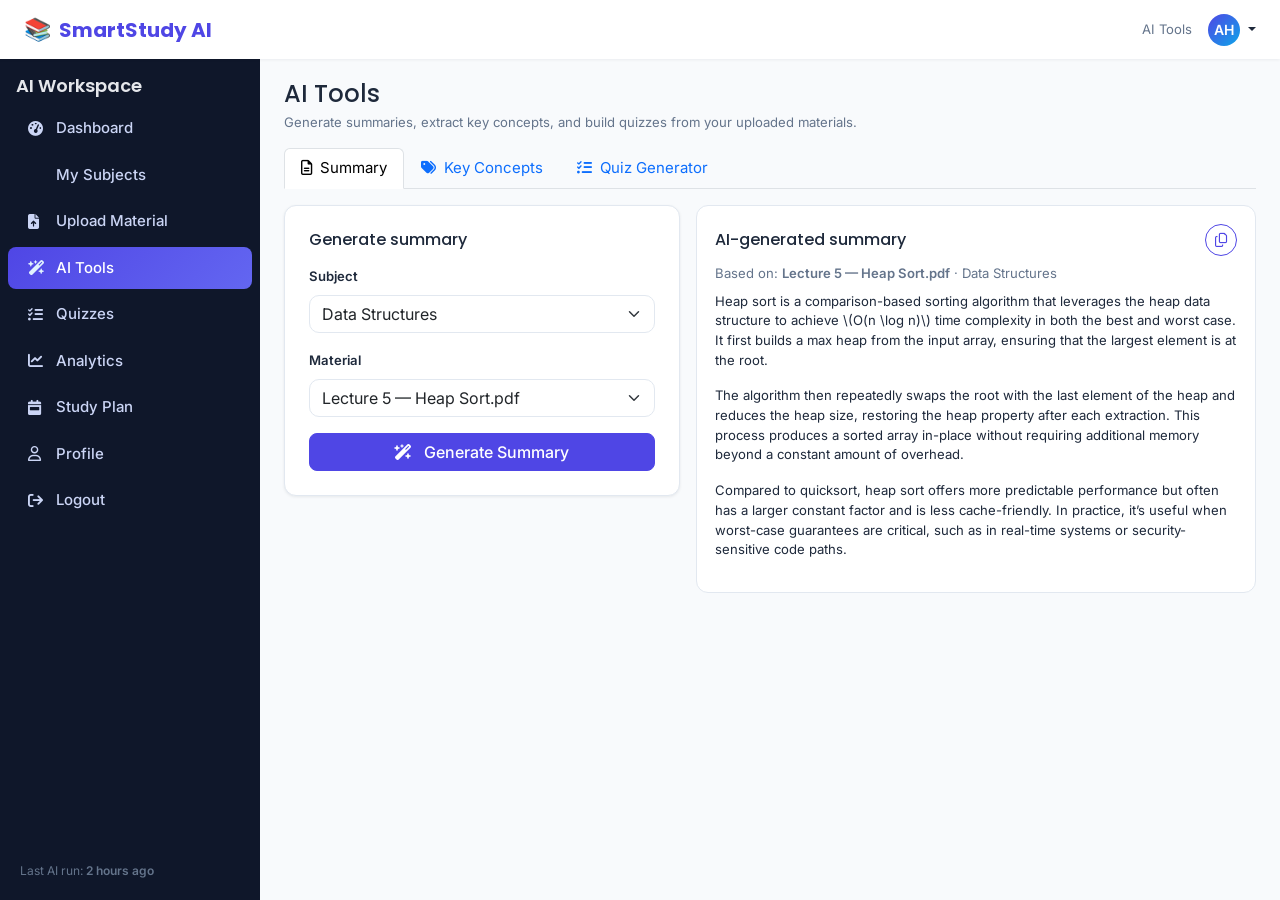
==== ai-tools.html @ 5589eb67 "Initial commit: SmartStudy AI frontend prototype" ====
<!DOCTYPE html>
<html lang="en">

<head>
  <meta charset="UTF-8" />
  <meta name="viewport" content="width=device-width, initial-scale=1.0" />
  <title>AI Tools — SmartStudy AI</title>

  <!-- Google Fonts -->
  <link
    href="https://fonts.googleapis.com/css2?family=Inter:wght@400;500;600&family=Poppins:wght@500;600;700;800&display=swap"
    rel="stylesheet" />

  <!-- Bootstrap 5 -->
  <link href="https://cdn.jsdelivr.net/npm/bootstrap@5.3.3/dist/css/bootstrap.min.css" rel="stylesheet"
    integrity="sha384-QWTKZyjpPEjISv5WaRU9OFeRpok6YctnYmDr5pNlyT2bRjXh0JMhjY6hW+ALEwIH" crossorigin="anonymous" />

  <!-- Font Awesome -->
  <link rel="stylesheet" href="https://cdnjs.cloudflare.com/ajax/libs/font-awesome/6.5.2/css/all.min.css"
    integrity="sha512-SnH5WK+bZxgPHs44uWIX+LLJAJ9/2Pk0oZDqZL2zZUTdY0JYLOhgyC9vIvT9aBr36T2e0YzlJrL1ZcI02s8nxw=="
    crossorigin="anonymous" referrerpolicy="no-referrer" />

  <link rel="stylesheet" href="css/style.css" />
</head>

<body class="bg-app">
  <!-- Navbar (authenticated) -->
  <nav class="navbar navbar-expand-lg bg-white fixed-top">
    <div class="container-fluid px-3 px-md-4">
      <div class="d-flex align-items-center gap-2">
        <button class="btn btn-light d-lg-none sidebar-toggle-btn" type="button" data-sidebar-toggle>
          <i class="fa-solid fa-bars"></i>
        </button>
        <a class="navbar-brand d-flex align-items-center" href="dashboard.html">
          <span class="logo-icon">📚</span>
          <span class="logo-text">SmartStudy AI</span>
        </a>
      </div>
      <div class="d-flex align-items-center gap-3">
        <span class="text-muted-soft small d-none d-md-inline">AI Tools</span>
        <div class="dropdown">
          <button class="btn btn-link nav-link dropdown-toggle p-0 border-0" type="button" data-bs-toggle="dropdown"
            aria-expanded="false">
            <span class="navbar-avatar">AH</span>
          </button>
          <ul class="dropdown-menu dropdown-menu-end shadow-sm">
            <li><a class="dropdown-item" href="profile.html"><i class="fa-regular fa-user me-2"></i>Profile</a></li>
            <li><a class="dropdown-item" href="analytics.html"><i class="fa-solid fa-chart-line me-2"></i>Analytics</a>
            </li>
            <li><hr class="dropdown-divider" /></li>
            <li><a class="dropdown-item" href="login.html"><i class="fa-solid fa-arrow-right-from-bracket me-2"></i>Log
                out</a></li>
          </ul>
        </div>
      </div>
    </div>
  </nav>

  <div class="app-shell">
    <!-- Sidebar -->
    <aside class="sidebar">
      <div class="sidebar-brand px-3 pb-2 d-none d-lg-block">
        AI Workspace
      </div>
      <ul class="sidebar-nav px-2">
        <li>
          <a href="dashboard.html" class="sidebar-link">
            <i class="fa-solid fa-gauge-high"></i>
            <span>Dashboard</span>
          </a>
        </li>
        <li>
          <a href="subjects.html" class="sidebar-link">
            <i class="fa-solid fa-folders"></i>
            <span>My Subjects</span>
          </a>
        </li>
        <li>
          <a href="upload.html" class="sidebar-link">
            <i class="fa-solid fa-file-arrow-up"></i>
            <span>Upload Material</span>
          </a>
        </li>
        <li>
          <a href="ai-tools.html" class="sidebar-link active">
            <i class="fa-solid fa-wand-magic-sparkles"></i>
            <span>AI Tools</span>
          </a>
        </li>
        <li>
          <a href="quiz.html" class="sidebar-link">
            <i class="fa-solid fa-list-check"></i>
            <span>Quizzes</span>
          </a>
        </li>
        <li>
          <a href="analytics.html" class="sidebar-link">
            <i class="fa-solid fa-chart-line"></i>
            <span>Analytics</span>
          </a>
        </li>
        <li>
          <a href="study-plan.html" class="sidebar-link">
            <i class="fa-solid fa-calendar-week"></i>
            <span>Study Plan</span>
          </a>
        </li>
        <li>
          <a href="profile.html" class="sidebar-link">
            <i class="fa-regular fa-user"></i>
            <span>Profile</span>
          </a>
        </li>
        <li>
          <a href="login.html" class="sidebar-link">
            <i class="fa-solid fa-arrow-right-from-bracket"></i>
            <span>Logout</span>
          </a>
        </li>
      </ul>
      <div class="sidebar-footer small">
        Last AI run: <span class="fw-semibold">2 hours ago</span>
      </div>
    </aside>

    <!-- Main content -->
    <main class="app-main">
      <div class="d-flex flex-wrap justify-content-between align-items-center gap-2 mb-3">
        <div>
          <h1 class="h4 mb-1">AI Tools</h1>
          <p class="text-muted-soft small mb-0">
            Generate summaries, extract key concepts, and build quizzes from your uploaded materials.
          </p>
        </div>
      </div>

      <!-- Tabs -->
      <ul class="nav nav-tabs mb-3" id="aiToolsTabs" role="tablist">
        <li class="nav-item" role="presentation">
          <button class="nav-link active" id="summary-tab" data-bs-toggle="tab" data-bs-target="#summary" type="button"
            role="tab" aria-controls="summary" aria-selected="true">
            <i class="fa-regular fa-file-lines me-1"></i> Summary
          </button>
        </li>
        <li class="nav-item" role="presentation">
          <button class="nav-link" id="concepts-tab" data-bs-toggle="tab" data-bs-target="#concepts" type="button"
            role="tab" aria-controls="concepts" aria-selected="false">
            <i class="fa-solid fa-tags me-1"></i> Key Concepts
          </button>
        </li>
        <li class="nav-item" role="presentation">
          <button class="nav-link" id="quiz-tab" data-bs-toggle="tab" data-bs-target="#quiz-generator" type="button"
            role="tab" aria-controls="quiz-generator" aria-selected="false">
            <i class="fa-solid fa-list-check me-1"></i> Quiz Generator
          </button>
        </li>
      </ul>

      <div class="tab-content" id="aiToolsTabsContent">
        <!-- Summary Tab -->
        <div class="tab-pane fade show active" id="summary" role="tabpanel" aria-labelledby="summary-tab">
          <div class="row g-3">
            <div class="col-lg-5">
              <div class="card-soft">
                <div class="card-soft-body">
                  <h3 class="h6 mb-3">Generate summary</h3>
                  <form>
                    <div class="mb-3">
                      <label class="form-label small fw-semibold" for="summarySubject">Subject</label>
                      <select id="summarySubject" class="form-select">
                        <option>Data Structures</option>
                        <option>Linear Algebra</option>
                        <option>Organic Chemistry</option>
                        <option>Cognitive Psychology</option>
                      </select>
                    </div>
                    <div class="mb-3">
                      <label class="form-label small fw-semibold" for="summaryMaterial">Material</label>
                      <select id="summaryMaterial" class="form-select">
                        <option>Lecture 5 — Heap Sort.pdf</option>
                        <option>Lecture 3 — Binary Trees.pdf</option>
                        <option>Neural Networks — Notes.txt</option>
                      </select>
                    </div>
                    <button type="button" class="btn btn-primary w-100">
                      <i class="fa-solid fa-wand-magic-sparkles me-2"></i>
                      Generate Summary
                    </button>
                  </form>
                </div>
              </div>
            </div>
            <div class="col-lg-7">
              <div class="ai-output-card h-100 d-flex flex-column">
                <div class="d-flex justify-content-between align-items-center mb-2">
                  <h3 class="h6 mb-0">AI-generated summary</h3>
                  <button class="btn btn-outline-primary btn-icon btn-sm" type="button" data-copy-summary>
                    <i class="fa-regular fa-copy"></i>
                  </button>
                </div>
                <p class="small text-muted-soft mb-2">
                  Based on: <span class="fw-semibold">Lecture 5 — Heap Sort.pdf</span> · Data Structures
                </p>
                <div class="flex-grow-1">
                  <div class="small" data-summary-text>
                    <p>
                      Heap sort is a comparison-based sorting algorithm that leverages the heap data structure to
                      achieve \(O(n \log n)\) time complexity in both the best and worst case. It first builds a max
                      heap from the input array, ensuring that the largest element is at the root.
                    </p>
                    <p>
                      The algorithm then repeatedly swaps the root with the last element of the heap and reduces the
                      heap size, restoring the heap property after each extraction. This process produces a sorted
                      array in-place without requiring additional memory beyond a constant amount of overhead.
                    </p>
                    <p>
                      Compared to quicksort, heap sort offers more predictable performance but often has a larger
                      constant factor and is less cache-friendly. In practice, it’s useful when worst-case guarantees
                      are critical, such as in real-time systems or security-sensitive code paths.
                    </p>
                  </div>
                </div>
              </div>
            </div>
          </div>
        </div>

        <!-- Key Concepts Tab -->
        <div class="tab-pane fade" id="concepts" role="tabpanel" aria-labelledby="concepts-tab">
          <div class="row g-3">
            <div class="col-lg-4">
              <div class="card-soft">
                <div class="card-soft-body">
                  <h3 class="h6 mb-3">Extract key concepts</h3>
                  <form>
                    <div class="mb-3">
                      <label class="form-label small fw-semibold" for="conceptSubject">Subject</label>
                      <select id="conceptSubject" class="form-select">
                        <option>Data Structures</option>
                        <option>Linear Algebra</option>
                        <option>Organic Chemistry</option>
                      </select>
                    </div>
                    <div class="mb-3">
                      <label class="form-label small fw-semibold" for="conceptMaterial">Material</label>
                      <select id="conceptMaterial" class="form-select">
                        <option>Reaction Mechanisms.pptx</option>
                        <option>Lecture 2 — Linked Lists.pdf</option>
                        <option>Lecture 7 — Eigenvectors.pdf</option>
                      </select>
                    </div>
                    <button type="button" class="btn btn-primary w-100">
                      <i class="fa-solid fa-lightbulb me-2"></i>
                      Extract Concepts
                    </button>
                  </form>
                </div>
              </div>
            </div>
            <div class="col-lg-8">
              <div class="ai-output-card">
                <div class="d-flex justify-content-between align-items-center mb-2">
                  <h3 class="h6 mb-0">Key concepts</h3>
                  <span class="badge bg-light text-muted-soft small">Organic Chemistry — Reaction Mechanisms</span>
                </div>
                <div class="chip-cloud">
                  <span class="chip">Nucleophilic substitution (SN1/SN2)</span>
                  <span class="chip" style="background-color:#fef3c7;color:#92400e;">Elimination reactions (E1/E2)</span>
                  <span class="chip" style="background-color:#dcfce7;color:#166534;">Carbocation stability</span>
                  <span class="chip" style="background-color:#e0f2fe;color:#075985;">Leaving group ability</span>
                  <span class="chip" style="background-color:#fef2f2;color:#b91c1c;">Reaction energy diagrams</span>
                  <span class="chip">Transition states</span>
                  <span class="chip">Regioselectivity</span>
                  <span class="chip">Stereochemistry (inversion/retention)</span>
                  <span class="chip">Electrophiles vs nucleophiles</span>
                  <span class="chip">Reaction rate laws</span>
                </div>
              </div>
            </div>
          </div>
        </div>

        <!-- Quiz Generator Tab -->
        <div class="tab-pane fade" id="quiz-generator" role="tabpanel" aria-labelledby="quiz-tab">
          <div class="row g-3">
            <div class="col-lg-5">
              <div class="card-soft">
                <div class="card-soft-body">
                  <h3 class="h6 mb-3">Generate quiz</h3>
                  <form>
                    <div class="mb-3">
                      <label class="form-label small fw-semibold" for="quizSubjectSelect">Subject</label>
                      <select id="quizSubjectSelect" class="form-select">
                        <option>Data Structures</option>
                        <option>Linear Algebra</option>
                        <option>Organic Chemistry</option>
                        <option>Cognitive Psychology</option>
                      </select>
                    </div>
                    <div class="mb-3">
                      <label class="form-label small fw-semibold" for="quizMaterialSelect">Material</label>
                      <select id="quizMaterialSelect" class="form-select">
                        <option>Lecture 3 — Binary Trees.pdf</option>
                        <option>Lecture 7 — Eigenvectors.pdf</option>
                        <option>Working Memory — Notes.txt</option>
                      </select>
                    </div>
                    <div class="mb-3">
                      <label class="form-label small fw-semibold d-block">Number of questions</label>
                      <div class="d-flex flex-wrap gap-2">
                        <div class="form-check">
                          <input class="form-check-input" type="radio" name="quizCount" id="count5" checked />
                          <label class="form-check-label small" for="count5">5</label>
                        </div>
                        <div class="form-check">
                          <input class="form-check-input" type="radio" name="quizCount" id="count10" />
                          <label class="form-check-label small" for="count10">10</label>
                        </div>
                        <div class="form-check">
                          <input class="form-check-input" type="radio" name="quizCount" id="count15" />
                          <label class="form-check-label small" for="count15">15</label>
                        </div>
                      </div>
                    </div>
                    <div class="mb-3">
                      <label class="form-label small fw-semibold d-block">Difficulty</label>
                      <div class="d-flex flex-wrap gap-2">
                        <div class="form-check">
                          <input class="form-check-input" type="radio" name="quizDifficulty" id="diffEasy" checked />
                          <label class="form-check-label small" for="diffEasy">Easy</label>
                        </div>
                        <div class="form-check">
                          <input class="form-check-input" type="radio" name="quizDifficulty" id="diffMedium" />
                          <label class="form-check-label small" for="diffMedium">Medium</label>
                        </div>
                        <div class="form-check">
                          <input class="form-check-input" type="radio" name="quizDifficulty" id="diffHard" />
                          <label class="form-check-label small" for="diffHard">Hard</label>
                        </div>
                      </div>
                    </div>
                    <button type="button" class="btn btn-primary w-100">
                      <i class="fa-solid fa-list-check me-2"></i>
                      Generate Quiz
                    </button>
                  </form>
                </div>
              </div>
            </div>
            <div class="col-lg-7">
              <div class="ai-output-card">
                <div class="d-flex justify-content-between align-items-center mb-2">
                  <h3 class="h6 mb-0">Preview questions</h3>
                  <span class="badge bg-light text-muted-soft small">3 of 10 generated</span>
                </div>

                <!-- Question 1 -->
                <div class="mb-3">
                  <div class="small text-muted-soft mb-1">Question 1 · Binary Trees</div>
                  <div class="fw-semibold mb-2">
                    In a binary search tree, where are keys greater than the root typically stored?
                  </div>
                  <div class="small mb-1">
                    <div class="form-check">
                      <input class="form-check-input" type="radio" checked />
                      <label class="form-check-label small text-success">
                        In nodes of the right subtree of the root.
                      </label>
                    </div>
                    <div class="form-check">
                      <input class="form-check-input" type="radio" />
                      <label class="form-check-label small">
                        In nodes of the left subtree of the root.
                      </label>
                    </div>
                    <div class="form-check">
                      <input class="form-check-input" type="radio" />
                      <label class="form-check-label small">
                        Only in leaf nodes.
                      </label>
                    </div>
                    <div class="form-check">
                      <input class="form-check-input" type="radio" />
                      <label class="form-check-label small">
                        Randomly across both subtrees.
                      </label>
                    </div>
                  </div>
                  <div class="small text-muted-soft">
                    Explanation: In a BST, the right subtree of a node contains values strictly greater than the node’s
                    key.
                  </div>
                </div>

                <hr />

                <!-- Question 2 -->
                <div class="mb-3">
                  <div class="small text-muted-soft mb-1">Question 2 · Time Complexity</div>
                  <div class="fw-semibold mb-2">
                    What is the average-case time complexity of searching for an element in a balanced binary search
                    tree?
                  </div>
                  <div class="small mb-1">
                    <div class="form-check">
                      <input class="form-check-input" type="radio" />
                      <label class="form-check-label small">
                        \(O(n)\)
                      </label>
                    </div>
                    <div class="form-check">
                      <input class="form-check-input" type="radio" checked />
                      <label class="form-check-label small text-success">
                        \(O(\log n)\)
                      </label>
                    </div>
                    <div class="form-check">
                      <input class="form-check-input" type="radio" />
                      <label class="form-check-label small">
                        \(O(n \log n)\)
                      </label>
                    </div>
                    <div class="form-check">
                      <input class="form-check-input" type="radio" />
                      <label class="form-check-label small">
                        \(O(1)\)
                      </label>
                    </div>
                  </div>
                  <div class="small text-muted-soft">
                    Explanation: The height of a balanced BST is \(O(\log n)\), so search follows that path length.
                  </div>
                </div>

                <hr />

                <!-- Question 3 -->
                <div>
                  <div class="small text-muted-soft mb-1">Question 3 · Tree Traversals</div>
                  <div class="fw-semibold mb-2">
                    Which traversal order visits nodes in non-decreasing order for a binary search tree?
                  </div>
                  <div class="small mb-1">
                    <div class="form-check">
                      <input class="form-check-input" type="radio" checked />
                      <label class="form-check-label small text-success">
                        In-order traversal
                      </label>
                    </div>
                    <div class="form-check">
                      <input class="form-check-input" type="radio" />
                      <label class="form-check-label small">
                        Pre-order traversal
                      </label>
                    </div>
                    <div class="form-check">
                      <input class="form-check-input" type="radio" />
                      <label class="form-check-label small">
                        Post-order traversal
                      </label>
                    </div>
                    <div class="form-check">
                      <input class="form-check-input" type="radio" />
                      <label class="form-check-label small">
                        Level-order traversal
                      </label>
                    </div>
                  </div>
                  <div class="small text-muted-soft">
                    Explanation: In-order traversal of a BST yields the elements in sorted order.
                  </div>
                </div>
              </div>
            </div>
          </div>
        </div>
      </div>
    </main>
  </div>

  <!-- Bootstrap JS -->
  <script src="https://cdn.jsdelivr.net/npm/bootstrap@5.3.3/dist/js/bootstrap.bundle.min.js"
    integrity="sha384-YvpcrYf0tY3lHB60NNkmXc5s9fDVZLESaAA55NDzOxhy9GkcIdslK1eN7N6jIeHz"
    crossorigin="anonymous"></script>
  <script src="js/main.js"></script>
</body>

</html>
---- css/style.css ----
/* Google Fonts are loaded via HTML; just apply them here */
html,
body {
  height: 100%;
}

body {
  font-family: "Inter", system-ui, -apple-system, BlinkMacSystemFont,
    "Segoe UI", sans-serif;
  font-size: 15px;
  background-color: #f8fafc;
  color: #1e293b;
}

h1,
h2,
h3,
h4,
.navbar-brand,
.section-title {
  font-family: "Poppins", system-ui, -apple-system, BlinkMacSystemFont,
    "Segoe UI", sans-serif;
}

a {
  color: #4f46e5;
  text-decoration: none;
  transition: all 0.2s ease;
}

a:hover {
  color: #6366f1;
  text-decoration: none;
}

/* Utilities */
.text-muted-soft {
  color: #64748b !important;
}

.bg-surface {
  background-color: #ffffff;
}

.bg-app {
  background-color: #f8fafc;
}

.border-light-gray {
  border-color: #e2e8f0 !important;
}

.badge-soft {
  background-color: #e0f2fe;
  color: #0369a1;
}

.badge-soft-success {
  background-color: #dcfce7;
  color: #166534;
}

.badge-soft-warning {
  background-color: #fef3c7;
  color: #92400e;
}

.badge-soft-danger {
  background-color: #fee2e2;
  color: #b91c1c;
}

.shadow-soft {
  box-shadow: 0 1px 3px rgba(15, 23, 42, 0.08);
}

.rounded-12 {
  border-radius: 12px;
}

.rounded-10 {
  border-radius: 10px;
}

.btn-primary {
  background-color: #4f46e5;
  border-color: #4f46e5;
  border-radius: 8px;
  font-weight: 500;
  transition: all 0.2s ease;
}

.btn-primary:hover,
.btn-primary:focus {
  background-color: #6366f1;
  border-color: #6366f1;
  transform: translateY(-1px);
  box-shadow: 0 6px 14px rgba(79, 70, 229, 0.25);
}

.btn-outline-primary {
  border-radius: 8px;
  border-color: #4f46e5;
  color: #4f46e5;
  transition: all 0.2s ease;
}

.btn-outline-primary:hover,
.btn-outline-primary:focus {
  background-color: #4f46e5;
  color: #ffffff;
  transform: translateY(-1px);
  box-shadow: 0 6px 14px rgba(79, 70, 229, 0.18);
}

.btn-white {
  border-radius: 8px;
  background-color: #ffffff;
  color: #111827;
  border: 1px solid rgba(148, 163, 184, 0.4);
}

.btn-white:hover {
  background-color: #f9fafb;
  border-color: #4f46e5;
}

.card-soft {
  background-color: #ffffff;
  border-radius: 12px;
  border: 1px solid #e2e8f0;
  box-shadow: 0 1px 3px rgba(15, 23, 42, 0.08);
}

.card-soft-body {
  padding: 24px;
}

/* Navbar (public & authenticated) */
.navbar {
  box-shadow: 0 1px 3px rgba(15, 23, 42, 0.06);
}

.navbar-brand span.logo-icon {
  font-size: 22px;
  margin-right: 8px;
}

.navbar-brand span.logo-text {
  font-weight: 700;
  color: #4f46e5;
}

.navbar-nav .nav-link {
  font-weight: 500;
  color: #64748b;
}

.navbar-nav .nav-link:hover,
.navbar-nav .nav-link.active {
  color: #111827;
}

.navbar-avatar {
  width: 32px;
  height: 32px;
  border-radius: 999px;
  background: linear-gradient(135deg, #4f46e5, #0ea5e9);
  display: inline-flex;
  align-items: center;
  justify-content: center;
  color: #ffffff;
  font-weight: 600;
  font-size: 14px;
}

/* Footer (public pages only) */
.app-footer {
  background-color: #0f172a;
  color: #e5e7eb;
  padding: 32px 0;
  margin-top: 64px;
}

.app-footer a {
  color: #cbd5f5;
}

.app-footer a:hover {
  color: #e5e7ff;
}

/* Layout with sidebar */
.app-shell {
  display: flex;
  min-height: 100vh;
}

.sidebar {
  width: 260px;
  background-color: #0f172a;
  color: #e5e7eb;
  flex-shrink: 0;
  display: flex;
  flex-direction: column;
  position: fixed;
  top: 56px;
  bottom: 0;
  left: 0;
  z-index: 1020;
  padding: 16px 0;
  transition: transform 0.2s ease;
}

.sidebar-brand {
  font-family: "Poppins", system-ui, -apple-system, BlinkMacSystemFont,
    "Segoe UI", sans-serif;
  font-weight: 600;
  font-size: 18px;
  padding: 0 24px 12px;
  color: #e5e7eb;
}

.sidebar-nav {
  list-style: none;
  padding-left: 0;
  margin-bottom: 0;
}

.sidebar-nav li {
  margin-bottom: 4px;
}

.sidebar-link {
  display: flex;
  align-items: center;
  gap: 10px;
  padding: 10px 20px;
  border-radius: 8px;
  color: #cbd5f5;
  font-weight: 500;
  transition: all 0.2s ease;
}

.sidebar-link i {
  width: 18px;
}

.sidebar-link:hover {
  background-color: rgba(148, 163, 184, 0.12);
  color: #ffffff;
}

.sidebar-link.active {
  background: linear-gradient(135deg, #4f46e5, #6366f1);
  color: #ffffff;
}

.sidebar-link.active i {
  color: #e0f2fe;
}

.sidebar-footer {
  margin-top: auto;
  padding: 12px 20px 4px;
  font-size: 12px;
  color: #64748b;
}

.app-main {
  flex: 1;
  margin-top: 56px;
  margin-left: 260px;
  padding: 24px 24px 40px;
  background-color: #f8fafc;
  min-height: calc(100vh - 56px);
}

/* Mobile sidebar */
.sidebar-collapsed .sidebar {
  transform: translateX(-100%);
}

.sidebar-toggle-btn {
  border-radius: 999px;
  border: 1px solid #e2e8f0;
  width: 36px;
  height: 36px;
  display: inline-flex;
  align-items: center;
  justify-content: center;
}

@media (max-width: 991.98px) {
  .app-main {
    margin-left: 0;
  }
}

@media (max-width: 767.98px) {
  .navbar-brand span.logo-text {
    font-size: 16px;
  }
}

/* Hero (landing) */
.hero-section {
  padding: 96px 0 72px;
  background: radial-gradient(circle at top left, #e0e7ff 0, #f8fafc 45%);
}

.hero-title {
  font-size: 3.2rem;
  font-weight: 800;
  color: #0f172a;
}

@media (max-width: 991.98px) {
  .hero-title {
    font-size: 2.4rem;
  }
}

.hero-subtitle {
  font-size: 1.0625rem;
  color: #64748b;
}

.hero-mockup-card {
  background: #0f172a;
  color: #e5e7eb;
  border-radius: 18px;
  padding: 20px 18px;
  box-shadow: 0 18px 45px rgba(15, 23, 42, 0.6);
  border: 1px solid rgba(148, 163, 184, 0.35);
}

.hero-mockup-header {
  display: flex;
  align-items: center;
  justify-content: space-between;
  margin-bottom: 16px;
}

.hero-mockup-pill {
  padding: 4px 10px;
  border-radius: 999px;
  background-color: rgba(148, 163, 184, 0.18);
  font-size: 11px;
  text-transform: uppercase;
  letter-spacing: 0.06em;
}

.hero-mockup-question {
  font-size: 15px;
  font-weight: 500;
  margin-bottom: 12px;
}

.hero-mockup-option {
  display: flex;
  align-items: center;
  justify-content: space-between;
  padding: 8px 10px;
  border-radius: 10px;
  background-color: rgba(15, 23, 42, 0.9);
  border: 1px solid rgba(148, 163, 184, 0.4);
  font-size: 13px;
  margin-bottom: 6px;
}

.hero-mockup-option.correct {
  border-color: #10b981;
  background: linear-gradient(
    135deg,
    rgba(16, 185, 129, 0.16),
    rgba(5, 150, 105, 0.08)
  );
}

.hero-mockup-check {
  width: 20px;
  height: 20px;
  border-radius: 999px;
  background-color: #10b981;
  display: inline-flex;
  align-items: center;
  justify-content: center;
  color: white;
  font-size: 11px;
}

/* Feature cards */
.feature-card {
  border-radius: 14px;
  padding: 20px 18px;
  background-color: #ffffff;
  border: 1px solid #e2e8f0;
  box-shadow: 0 1px 3px rgba(15, 23, 42, 0.06);
  height: 100%;
}

.feature-icon {
  width: 44px;
  height: 44px;
  border-radius: 16px;
  display: inline-flex;
  align-items: center;
  justify-content: center;
  font-size: 24px;
  background-color: #eef2ff;
  color: #4f46e5;
  margin-bottom: 12px;
}

.section-title {
  font-size: 1.6rem;
  font-weight: 700;
  color: #0f172a;
}

/* How it works */
.how-it-works {
  background-color: #f1f5f9;
  padding: 72px 0;
}

.step-timeline {
  display: flex;
  flex-wrap: wrap;
  gap: 24px;
  justify-content: space-between;
}

.step-item {
  flex: 1 1 180px;
  max-width: 230px;
  position: relative;
}

.step-circle {
  width: 36px;
  height: 36px;
  border-radius: 999px;
  background-color: #4f46e5;
  color: white;
  display: flex;
  align-items: center;
  justify-content: center;
  font-weight: 600;
  margin-bottom: 10px;
}

.step-dash {
  position: absolute;
  top: 18px;
  left: 44px;
  right: -40px;
  border-top: 1px dashed #cbd5e1;
}

@media (max-width: 767.98px) {
  .step-dash {
    display: none;
  }
}

/* Testimonials */
.testimonial-card {
  border-radius: 14px;
  padding: 20px 18px;
  background-color: #ffffff;
  border: 1px solid #e2e8f0;
  height: 100%;
}

.avatar-circle {
  width: 40px;
  height: 40px;
  border-radius: 999px;
  background: linear-gradient(135deg, #4f46e5, #0ea5e9);
  display: inline-flex;
  align-items: center;
  justify-content: center;
  font-weight: 600;
  color: white;
}

/* CTA banner */
.cta-banner {
  border-radius: 16px;
  padding: 32px 28px;
  background: linear-gradient(135deg, #4f46e5, #0ea5e9);
  color: #eef2ff;
}

/* Auth layouts (login & register) */
.auth-page {
  min-height: 100vh;
  display: flex;
  align-items: stretch;
}

.auth-card {
  max-width: 1120px;
  margin: 32px auto;
  border-radius: 18px;
  overflow: hidden;
  background-color: #ffffff;
  box-shadow: 0 18px 45px rgba(15, 23, 42, 0.12);
}

.auth-illustration {
  background: radial-gradient(circle at top left, #4f46e5 0, #0f172a 45%);
  color: #e5e7eb;
  padding: 32px 32px 40px;
  position: relative;
}

.auth-quote {
  font-size: 1.3rem;
  font-weight: 600;
  margin-bottom: 18px;
}

.auth-shapes {
  position: absolute;
  inset: 0;
  pointer-events: none;
  opacity: 0.45;
}

.auth-shape-pill {
  position: absolute;
  border-radius: 999px;
  background: rgba(148, 163, 184, 0.14);
}

.auth-shape-pill.one {
  width: 120px;
  height: 28px;
  top: 18%;
  right: 12%;
}

.auth-shape-pill.two {
  width: 90px;
  height: 24px;
  bottom: 20%;
  left: 8%;
}

.auth-form {
  padding: 32px 32px 36px;
}

.form-control,
.form-select {
  border-radius: 10px;
  border-color: #e2e8f0;
}

.form-control:focus,
.form-select:focus {
  border-color: #4f46e5;
  box-shadow: 0 0 0 1px rgba(79, 70, 229, 0.25);
}

.input-with-icon {
  position: relative;
}

.input-with-icon .toggle-password {
  position: absolute;
  right: 12px;
  top: 50%;
  transform: translateY(-50%);
  cursor: pointer;
  color: #94a3b8;
}

.divider-text {
  display: flex;
  align-items: center;
  text-align: center;
  margin: 16px 0;
  color: #94a3b8;
  font-size: 13px;
}

.divider-text::before,
.divider-text::after {
  content: "";
  flex: 1;
  border-bottom: 1px solid #e2e8f0;
}

.divider-text span {
  padding: 0 10px;
}

.password-strength {
  margin-top: 6px;
  height: 6px;
  border-radius: 999px;
  background-color: #e5e7eb;
  overflow: hidden;
}

.password-strength-bar {
  height: 100%;
  width: 0;
  border-radius: inherit;
  transition: width 0.2s ease, background-color 0.2s ease;
}

/* Dashboard cards */
.stat-card {
  border-radius: 12px;
  padding: 18px 18px 16px;
  background-color: #ffffff;
  border: 1px solid #e2e8f0;
  display: flex;
  align-items: flex-start;
  gap: 10px;
}

.stat-icon {
  width: 36px;
  height: 36px;
  border-radius: 999px;
  display: inline-flex;
  align-items: center;
  justify-content: center;
  background-color: #eef2ff;
  color: #4f46e5;
}

.stat-card.border-left-primary {
  border-left: 3px solid #4f46e5;
}

.stat-card.border-left-teal {
  border-left: 3px solid #0ea5e9;
}

.stat-card.border-left-success {
  border-left: 3px solid #10b981;
}

.stat-card.border-left-warning {
  border-left: 3px solid #f59e0b;
}

.subject-card {
  border-radius: 12px;
  padding: 18px 18px 16px;
  background-color: #ffffff;
  border: 1px solid #e2e8f0;
  display: flex;
  flex-direction: column;
  gap: 10px;
  height: 100%;
}

.subject-card-border {
  border-top: 3px solid #4f46e5;
}

.activity-item {
  display: flex;
  align-items: flex-start;
  gap: 10px;
  padding: 10px 0;
  border-bottom: 1px dashed #e2e8f0;
}

.activity-icon {
  width: 26px;
  height: 26px;
  border-radius: 999px;
  background-color: #eef2ff;
  color: #4f46e5;
  display: inline-flex;
  align-items: center;
  justify-content: center;
}

/* Subjects grid */
.subject-filter-bar {
  margin-bottom: 18px;
}

.subject-card-top-border {
  border-top-left-radius: 12px;
  border-top-right-radius: 12px;
  border-top: 4px solid #4f46e5;
}

.btn-outline-danger-soft {
  border-radius: 8px;
  border-color: #ef4444;
  color: #b91c1c;
}

.btn-outline-danger-soft:hover {
  background-color: #fee2e2;
  color: #991b1b;
}

/* Upload page */
.upload-dropzone {
  border: 2px dashed #cbd5e1;
  border-radius: 14px;
  padding: 28px 20px;
  text-align: center;
  background-color: #f8fafc;
  cursor: pointer;
  transition: all 0.2s ease;
}

.upload-dropzone.hover {
  border-color: #4f46e5;
  background-color: #eef2ff;
}

.upload-dropzone i {
  font-size: 32px;
  color: #4f46e5;
  margin-bottom: 8px;
}

.recent-upload-item {
  display: flex;
  align-items: center;
  justify-content: space-between;
  padding: 10px 0;
  border-bottom: 1px solid #e2e8f0;
}

/* AI Tools */
.ai-output-card {
  border-radius: 12px;
  padding: 18px 18px 16px;
  background-color: #ffffff;
  border: 1px solid #e2e8f0;
}

.chip-cloud {
  display: flex;
  flex-wrap: wrap;
  gap: 8px;
}

.chip {
  padding: 6px 12px;
  border-radius: 999px;
  font-size: 13px;
  background-color: #e0f2fe;
  color: #0369a1;
}

/* Quiz page */
.quiz-topbar {
  display: flex;
  flex-wrap: wrap;
  align-items: center;
  justify-content: space-between;
  gap: 12px;
  margin-bottom: 20px;
}

.quiz-timer {
  padding: 6px 12px;
  border-radius: 999px;
  background-color: #fef3c7;
  color: #92400e;
  font-weight: 600;
}

.quiz-progress-text {
  font-size: 14px;
  color: #64748b;
}

.quiz-question-card {
  max-width: 760px;
  margin: 0 auto;
  border-radius: 16px;
  padding: 22px 20px 18px;
  background-color: #ffffff;
  border: 1px solid #e2e8f0;
}

.quiz-question-badge {
  display: inline-flex;
  align-items: center;
  padding: 4px 10px;
  border-radius: 999px;
  background-color: #eef2ff;
  color: #4f46e5;
  font-size: 12px;
}

.quiz-option-card {
  border-radius: 12px;
  border: 1px solid #e2e8f0;
  padding: 10px 12px;
  display: flex;
  align-items: flex-start;
  justify-content: space-between;
  gap: 10px;
  cursor: pointer;
  transition: all 0.2s ease;
  background-color: #f9fafb;
}

.quiz-option-card:hover {
  border-color: #c4b5fd;
  background-color: #eef2ff;
}

.quiz-option-card.selected {
  border-color: #4f46e5;
  background-color: #eef2ff;
  box-shadow: 0 0 0 1px rgba(79, 70, 229, 0.25);
}

.quiz-option-card.correct {
  border-color: #10b981;
  background-color: #dcfce7;
}

.quiz-option-card.incorrect {
  border-color: #ef4444;
  background-color: #fee2e2;
}

/* Analytics */
.chart-card {
  border-radius: 12px;
  padding: 18px 18px 10px;
  background-color: #ffffff;
  border: 1px solid #e2e8f0;
}

.status-badge-progressing {
  background-color: #dcfce7;
  color: #166534;
  border-radius: 999px;
  padding: 3px 10px;
  font-size: 12px;
}

.status-badge-needswork {
  background-color: #fee2e2;
  color: #b91c1c;
  border-radius: 999px;
  padding: 3px 10px;
  font-size: 12px;
}

.weak-topic-card {
  border-radius: 12px;
  padding: 16px 16px 14px;
  background-color: #fef2f2;
  border: 1px dashed #fecaca;
}

/* Study plan */
.week-grid {
  display: grid;
  grid-template-columns: repeat(7, minmax(0, 1fr));
  gap: 10px;
}

@media (max-width: 991.98px) {
  .week-grid {
    grid-template-columns: repeat(3, minmax(0, 1fr));
  }
}

@media (max-width: 575.98px) {
  .week-grid {
    grid-template-columns: repeat(2, minmax(0, 1fr));
  }
}

.day-column {
  border-radius: 12px;
  padding: 10px 10px 12px;
  background-color: #ffffff;
  border: 1px solid #e2e8f0;
}

.day-column.today {
  background-color: #eef2ff;
  border-color: #4f46e5;
}

.day-task-card {
  border-radius: 10px;
  padding: 8px 9px;
  background-color: #f9fafb;
  border: 1px solid #e5e7eb;
  margin-top: 6px;
}

.difficulty-dot {
  width: 8px;
  height: 8px;
  border-radius: 999px;
  display: inline-block;
}

.difficulty-easy {
  background-color: #10b981;
}

.difficulty-medium {
  background-color: #f59e0b;
}

.difficulty-hard {
  background-color: #ef4444;
}

/* Profile */
.profile-header-card {
  border-radius: 14px;
  padding: 20px 18px 18px;
  background-color: #ffffff;
  border: 1px solid #e2e8f0;
  display: flex;
  align-items: center;
  gap: 16px;
}

.profile-avatar-lg {
  width: 64px;
  height: 64px;
  border-radius: 999px;
  background: linear-gradient(135deg, #4f46e5, #0ea5e9);
  display: inline-flex;
  align-items: center;
  justify-content: center;
  color: white;
  font-size: 26px;
  font-weight: 700;
}

.form-switch .form-check-input {
  width: 2.5em;
  height: 1.3em;
}

/* Copy button in AI output */
.btn-icon {
  width: 32px;
  height: 32px;
  border-radius: 999px;
  display: inline-flex;
  align-items: center;
  justify-content: center;
}

/* Small helpers */
.cursor-pointer {
  cursor: pointer;
}

.progress {
  border-radius: 999px;
  height: 8px;
}

.progress-bar {
  border-radius: 999px;
}
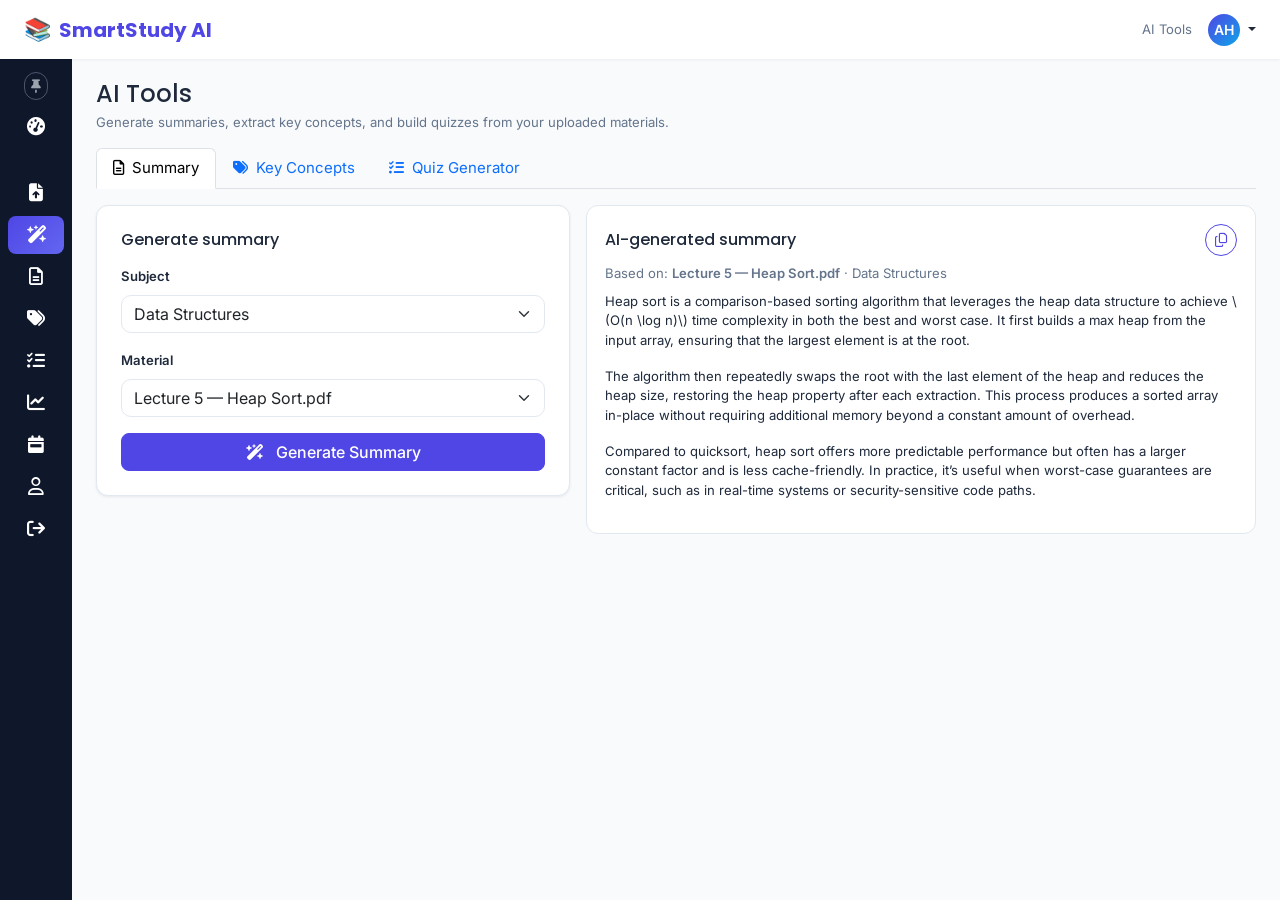
==== commit 49d7751b: "stuff" ====
--- a/ai-tools.html
+++ b/ai-tools.html
@@ -59,8 +59,13 @@
   <div class="app-shell">
     <!-- Sidebar -->
     <aside class="sidebar">
-      <div class="sidebar-brand px-3 pb-2 d-none d-lg-block">
-        AI Workspace
+      <div class="sidebar-header-row d-none d-lg-flex">
+        <div class="sidebar-brand">
+          AI Workspace
+        </div>
+        <button type="button" class="sidebar-pin-btn" title="Pin sidebar" data-sidebar-pin>
+          <i class="fa-solid fa-thumbtack"></i>
+        </button>
       </div>
       <ul class="sidebar-nav px-2">
         <li>
@@ -85,6 +90,18 @@
           <a href="ai-tools.html" class="sidebar-link active">
             <i class="fa-solid fa-wand-magic-sparkles"></i>
             <span>AI Tools</span>
+          </a>
+        </li>
+        <li>
+          <a href="summaries.html" class="sidebar-link">
+            <i class="fa-regular fa-file-lines"></i>
+            <span>Summaries</span>
+          </a>
+        </li>
+        <li>
+          <a href="key-concepts.html" class="sidebar-link">
+            <i class="fa-solid fa-tags"></i>
+            <span>Key Concepts</span>
           </a>
         </li>
         <li>
--- a/css/style.css
+++ b/css/style.css
@@ -209,7 +209,39 @@
   left: 0;
   z-index: 1020;
   padding: 16px 0;
-  transition: transform 0.2s ease;
+  transition: width 0.2s ease, transform 0.2s ease;
+}
+
+.sidebar-header-row {
+  display: flex;
+  align-items: center;
+  justify-content: space-between;
+  padding: 0 24px 8px;
+}
+
+.sidebar-pin-btn {
+  border-radius: 999px;
+  border: 1px solid rgba(148, 163, 184, 0.45);
+  width: 28px;
+  height: 28px;
+  display: inline-flex;
+  align-items: center;
+  justify-content: center;
+  color: #9ca3af;
+  background: transparent;
+  font-size: 13px;
+  transition: all 0.2s ease;
+}
+
+.sidebar-pin-btn:hover {
+  background-color: rgba(148, 163, 184, 0.16);
+  color: #e5e7eb;
+}
+
+.sidebar-pinned .sidebar-pin-btn {
+  border-color: #4f46e5;
+  color: #e5e7eb;
+  background: rgba(79, 70, 229, 0.24);
 }
 
 .sidebar-brand {
@@ -244,6 +276,10 @@
 
 .sidebar-link i {
   width: 18px;
+  min-width: 18px;
+  text-align: center;
+  font-size: 18px;
+  color: #ffffff !important;
 }
 
 .sidebar-link:hover {
@@ -257,7 +293,7 @@
 }
 
 .sidebar-link.active i {
-  color: #e0f2fe;
+  color: #ffffff !important;
 }
 
 .sidebar-footer {
@@ -276,9 +312,59 @@
   min-height: calc(100vh - 56px);
 }
 
-/* Mobile sidebar */
+/* Collapsed sidebar (desktop rail) */
 .sidebar-collapsed .sidebar {
-  transform: translateX(-100%);
+  width: 72px;
+}
+
+.sidebar-collapsed .app-main {
+  margin-left: 72px;
+}
+
+.sidebar-collapsed .sidebar-brand {
+  display: none;
+}
+
+.sidebar-collapsed .sidebar-header-row {
+  justify-content: center;
+}
+
+.sidebar-collapsed .sidebar-nav .sidebar-link {
+  justify-content: center;
+}
+
+.sidebar-collapsed .sidebar-nav .sidebar-link span {
+  display: none;
+}
+
+.sidebar-collapsed .sidebar-footer {
+  display: none;
+}
+
+.sidebar-hover-zone {
+  display: none;
+  position: fixed;
+  top: 56px;
+  bottom: 0;
+  left: 0;
+  width: 14px;
+  z-index: 1015;
+}
+
+.sidebar-collapsed .sidebar-hover-zone {
+  display: block;
+}
+
+@media (max-width: 991.98px) {
+  /* On small screens, fully hide sidebar when collapsed */
+  .sidebar-collapsed .sidebar {
+    transform: translateX(-100%);
+    width: 260px;
+  }
+
+  .sidebar-collapsed .app-main {
+    margin-left: 0;
+  }
 }
 
 .sidebar-toggle-btn {
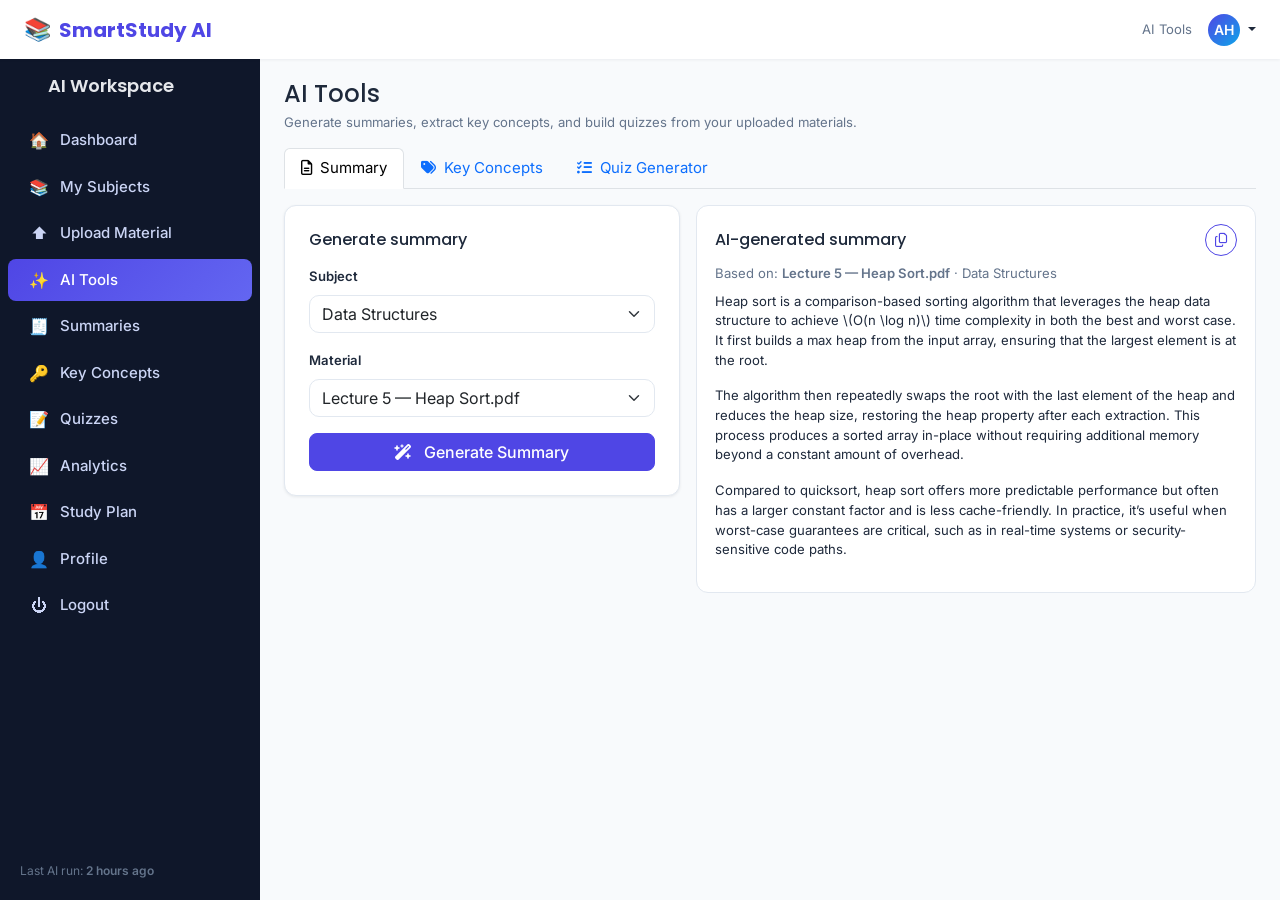
==== commit dc6bf660: "last modification" ====
--- a/ai-tools.html
+++ b/ai-tools.html
@@ -63,75 +63,72 @@
         <div class="sidebar-brand">
           AI Workspace
         </div>
-        <button type="button" class="sidebar-pin-btn" title="Pin sidebar" data-sidebar-pin>
-          <i class="fa-solid fa-thumbtack"></i>
-        </button>
       </div>
       <ul class="sidebar-nav px-2">
         <li>
           <a href="dashboard.html" class="sidebar-link">
-            <i class="fa-solid fa-gauge-high"></i>
-            <span>Dashboard</span>
+            <span class="sidebar-icon">🏠</span>
+            <span class="sidebar-label">Dashboard</span>
           </a>
         </li>
         <li>
           <a href="subjects.html" class="sidebar-link">
-            <i class="fa-solid fa-folders"></i>
-            <span>My Subjects</span>
+            <span class="sidebar-icon">📚</span>
+            <span class="sidebar-label">My Subjects</span>
           </a>
         </li>
         <li>
           <a href="upload.html" class="sidebar-link">
-            <i class="fa-solid fa-file-arrow-up"></i>
-            <span>Upload Material</span>
+            <span class="sidebar-icon">⬆️</span>
+            <span class="sidebar-label">Upload Material</span>
           </a>
         </li>
         <li>
           <a href="ai-tools.html" class="sidebar-link active">
-            <i class="fa-solid fa-wand-magic-sparkles"></i>
-            <span>AI Tools</span>
+            <span class="sidebar-icon">✨</span>
+            <span class="sidebar-label">AI Tools</span>
           </a>
         </li>
         <li>
           <a href="summaries.html" class="sidebar-link">
-            <i class="fa-regular fa-file-lines"></i>
-            <span>Summaries</span>
+            <span class="sidebar-icon">🧾</span>
+            <span class="sidebar-label">Summaries</span>
           </a>
         </li>
         <li>
           <a href="key-concepts.html" class="sidebar-link">
-            <i class="fa-solid fa-tags"></i>
-            <span>Key Concepts</span>
+            <span class="sidebar-icon">🔑</span>
+            <span class="sidebar-label">Key Concepts</span>
           </a>
         </li>
         <li>
           <a href="quiz.html" class="sidebar-link">
-            <i class="fa-solid fa-list-check"></i>
-            <span>Quizzes</span>
+            <span class="sidebar-icon">📝</span>
+            <span class="sidebar-label">Quizzes</span>
           </a>
         </li>
         <li>
           <a href="analytics.html" class="sidebar-link">
-            <i class="fa-solid fa-chart-line"></i>
-            <span>Analytics</span>
+            <span class="sidebar-icon">📈</span>
+            <span class="sidebar-label">Analytics</span>
           </a>
         </li>
         <li>
           <a href="study-plan.html" class="sidebar-link">
-            <i class="fa-solid fa-calendar-week"></i>
-            <span>Study Plan</span>
+            <span class="sidebar-icon">📅</span>
+            <span class="sidebar-label">Study Plan</span>
           </a>
         </li>
         <li>
           <a href="profile.html" class="sidebar-link">
-            <i class="fa-regular fa-user"></i>
-            <span>Profile</span>
+            <span class="sidebar-icon">👤</span>
+            <span class="sidebar-label">Profile</span>
           </a>
         </li>
         <li>
           <a href="login.html" class="sidebar-link">
-            <i class="fa-solid fa-arrow-right-from-bracket"></i>
-            <span>Logout</span>
+            <span class="sidebar-icon">⏻</span>
+            <span class="sidebar-label">Logout</span>
           </a>
         </li>
       </ul>
--- a/css/style.css
+++ b/css/style.css
@@ -274,12 +274,18 @@
   transition: all 0.2s ease;
 }
 
-.sidebar-link i {
-  width: 18px;
-  min-width: 18px;
-  text-align: center;
-  font-size: 18px;
-  color: #ffffff !important;
+.sidebar-icon {
+  width: 22px;
+  min-width: 22px;
+  height: 22px;
+  display: inline-flex;
+  align-items: center;
+  justify-content: center;
+  font-size: 16px;
+}
+
+.sidebar-label {
+  white-space: nowrap;
 }
 
 .sidebar-link:hover {
@@ -290,10 +296,6 @@
 .sidebar-link.active {
   background: linear-gradient(135deg, #4f46e5, #6366f1);
   color: #ffffff;
-}
-
-.sidebar-link.active i {
-  color: #ffffff !important;
 }
 
 .sidebar-footer {
@@ -333,7 +335,7 @@
   justify-content: center;
 }
 
-.sidebar-collapsed .sidebar-nav .sidebar-link span {
+.sidebar-collapsed .sidebar-label {
   display: none;
 }
 
